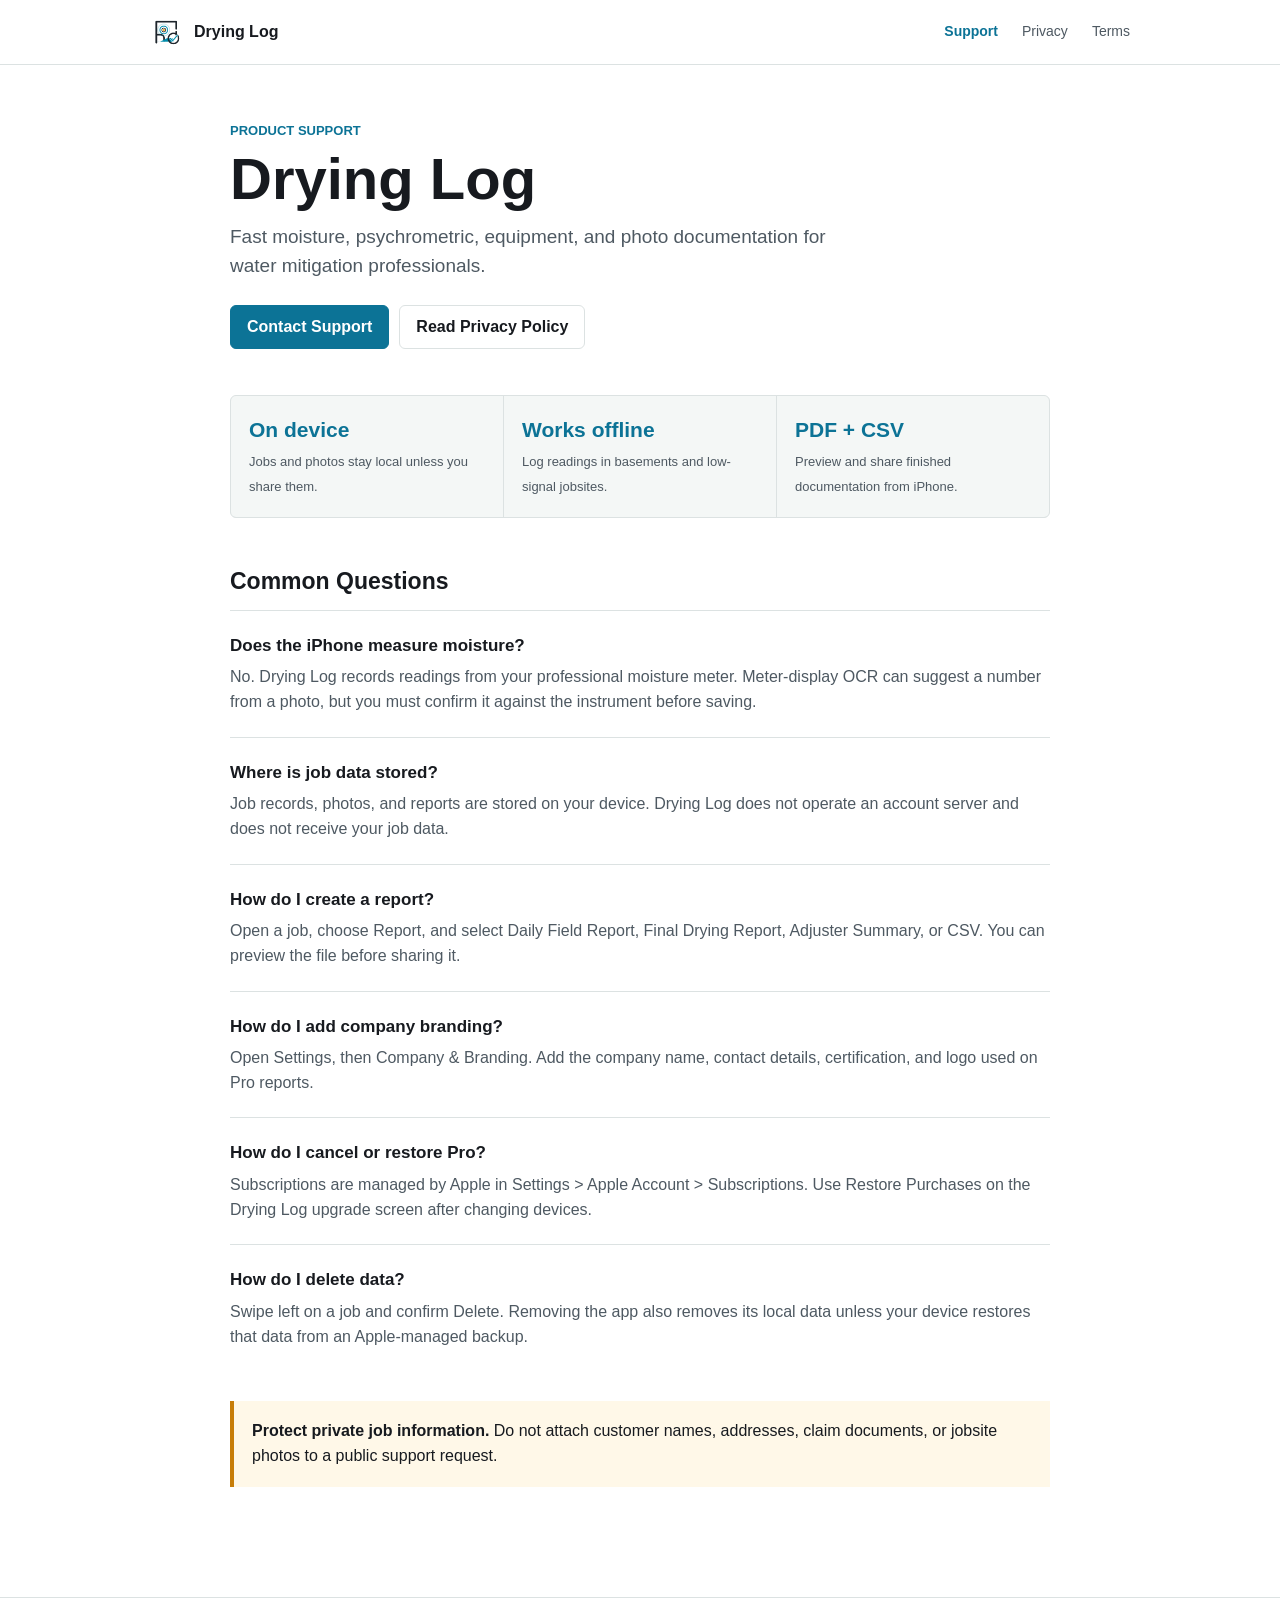
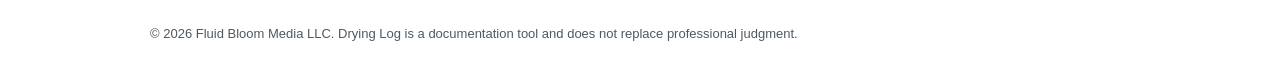
==== index.html @ b0c5a49c "Publish Drying Log support site" ====
<!doctype html>
<html lang="en">
<head>
  <meta charset="utf-8">
  <meta name="viewport" content="width=device-width, initial-scale=1">
  <meta name="description" content="Support for Drying Log, the iPhone app for water mitigation moisture logs and reports.">
  <title>Drying Log Support</title>
  <link rel="icon" href="assets/app-icon.png">
  <link rel="stylesheet" href="styles.css">
</head>
<body>
  <header class="site-header">
    <nav class="nav" aria-label="Primary navigation">
      <a class="brand" href="index.html"><img src="assets/brand-mark.png" alt=""><span>Drying Log</span></a>
      <a href="index.html" aria-current="page">Support</a>
      <a href="privacy.html">Privacy</a>
      <a href="terms.html">Terms</a>
    </nav>
  </header>
  <main>
    <header class="page-heading">
      <div class="eyebrow">Product Support</div>
      <h1>Drying Log</h1>
      <p class="lede">Fast moisture, psychrometric, equipment, and photo documentation for water mitigation professionals.</p>
      <div class="support-actions">
        <a class="button primary" href="https://github.com/michealprescottbusiness-ui/drying-log-support/issues/new">Contact Support</a>
        <a class="button" href="privacy.html">Read Privacy Policy</a>
      </div>
    </header>

    <section class="status-band" aria-label="Product details">
      <div><strong>On device</strong><span>Jobs and photos stay local unless you share them.</span></div>
      <div><strong>Works offline</strong><span>Log readings in basements and low-signal jobsites.</span></div>
      <div><strong>PDF + CSV</strong><span>Preview and share finished documentation from iPhone.</span></div>
    </section>

    <h2>Common Questions</h2>
    <section class="faq">
      <h3>Does the iPhone measure moisture?</h3>
      <p>No. Drying Log records readings from your professional moisture meter. Meter-display OCR can suggest a number from a photo, but you must confirm it against the instrument before saving.</p>
    </section>
    <section class="faq">
      <h3>Where is job data stored?</h3>
      <p>Job records, photos, and reports are stored on your device. Drying Log does not operate an account server and does not receive your job data.</p>
    </section>
    <section class="faq">
      <h3>How do I create a report?</h3>
      <p>Open a job, choose Report, and select Daily Field Report, Final Drying Report, Adjuster Summary, or CSV. You can preview the file before sharing it.</p>
    </section>
    <section class="faq">
      <h3>How do I add company branding?</h3>
      <p>Open Settings, then Company &amp; Branding. Add the company name, contact details, certification, and logo used on Pro reports.</p>
    </section>
    <section class="faq">
      <h3>How do I cancel or restore Pro?</h3>
      <p>Subscriptions are managed by Apple in Settings &gt; Apple Account &gt; Subscriptions. Use Restore Purchases on the Drying Log upgrade screen after changing devices.</p>
    </section>
    <section class="faq">
      <h3>How do I delete data?</h3>
      <p>Swipe left on a job and confirm Delete. Removing the app also removes its local data unless your device restores that data from an Apple-managed backup.</p>
    </section>

    <aside class="notice"><strong>Protect private job information.</strong> Do not attach customer names, addresses, claim documents, or jobsite photos to a public support request.</aside>
  </main>
  <footer><div class="footer-inner">© 2026 Fluid Bloom Media LLC. Drying Log is a documentation tool and does not replace professional judgment.</div></footer>
</body>
</html>
---- styles.css ----
:root {
  color-scheme: light;
  --ink: #171a1f;
  --graphite: #4e5962;
  --line: #dce2e2;
  --mist: #f4f7f6;
  --paper: #ffffff;
  --teal: #0c7396;
  --teal-soft: #dceff4;
  --amber: #c77d08;
  --green: #2e7d5a;
  font-family: -apple-system, BlinkMacSystemFont, "Segoe UI", sans-serif;
}

* { box-sizing: border-box; }

body {
  margin: 0;
  background: var(--paper);
  color: var(--ink);
  line-height: 1.55;
}

a { color: var(--teal); }

.site-header {
  border-bottom: 1px solid var(--line);
  background: rgba(255, 255, 255, 0.96);
}

.nav {
  width: min(100% - 32px, 980px);
  min-height: 64px;
  margin: 0 auto;
  display: flex;
  align-items: center;
  gap: 24px;
}

.brand {
  display: inline-flex;
  align-items: center;
  gap: 10px;
  margin-right: auto;
  color: var(--ink);
  font-weight: 750;
  text-decoration: none;
}

.brand img { width: 34px; height: 34px; object-fit: contain; }
.nav > a:not(.brand) { color: var(--graphite); font-size: 14px; text-decoration: none; }
.nav > a[aria-current="page"] { color: var(--teal); font-weight: 700; }

main { width: min(100% - 32px, 820px); margin: 0 auto; padding: 56px 0 80px; }

.page-heading { max-width: 700px; margin-bottom: 42px; }
.eyebrow { color: var(--teal); font-size: 13px; font-weight: 750; text-transform: uppercase; }
h1 { margin: 8px 0 12px; font-size: clamp(36px, 7vw, 58px); line-height: 1.05; letter-spacing: 0; }
h2 { margin: 38px 0 10px; font-size: 23px; letter-spacing: 0; }
h3 { margin: 0 0 6px; font-size: 17px; letter-spacing: 0; }
p { margin: 0 0 16px; }
.lede { color: var(--graphite); font-size: 19px; max-width: 640px; }
.updated { color: var(--graphite); font-size: 14px; }

.support-actions { display: flex; flex-wrap: wrap; gap: 10px; margin: 24px 0 46px; }
.button {
  display: inline-flex;
  align-items: center;
  min-height: 44px;
  padding: 0 16px;
  border: 1px solid var(--line);
  border-radius: 6px;
  background: var(--paper);
  color: var(--ink);
  font-weight: 700;
  text-decoration: none;
}
.button.primary { background: var(--teal); border-color: var(--teal); color: white; }

.status-band {
  display: grid;
  grid-template-columns: repeat(3, minmax(0, 1fr));
  gap: 1px;
  margin: 28px 0 46px;
  border: 1px solid var(--line);
  border-radius: 6px;
  overflow: hidden;
  background: var(--line);
}
.status-band div { min-height: 96px; padding: 18px; background: var(--mist); }
.status-band strong { display: block; margin-bottom: 3px; font-size: 21px; color: var(--teal); }
.status-band span { color: var(--graphite); font-size: 13px; }

.faq { border-top: 1px solid var(--line); padding: 22px 0; }
.faq p { color: var(--graphite); margin-bottom: 0; }
.notice { margin: 30px 0; padding: 18px; border-left: 4px solid var(--amber); background: #fff8e8; }
.policy ul { padding-left: 22px; }
.policy li { margin-bottom: 8px; }

footer { border-top: 1px solid var(--line); color: var(--graphite); font-size: 13px; }
.footer-inner { width: min(100% - 32px, 980px); margin: 0 auto; padding: 26px 0 40px; }

@media (max-width: 640px) {
  .nav { gap: 14px; overflow-x: auto; }
  .nav > a:not(.brand) { white-space: nowrap; }
  main { padding-top: 38px; }
  .status-band { grid-template-columns: 1fr; }
}
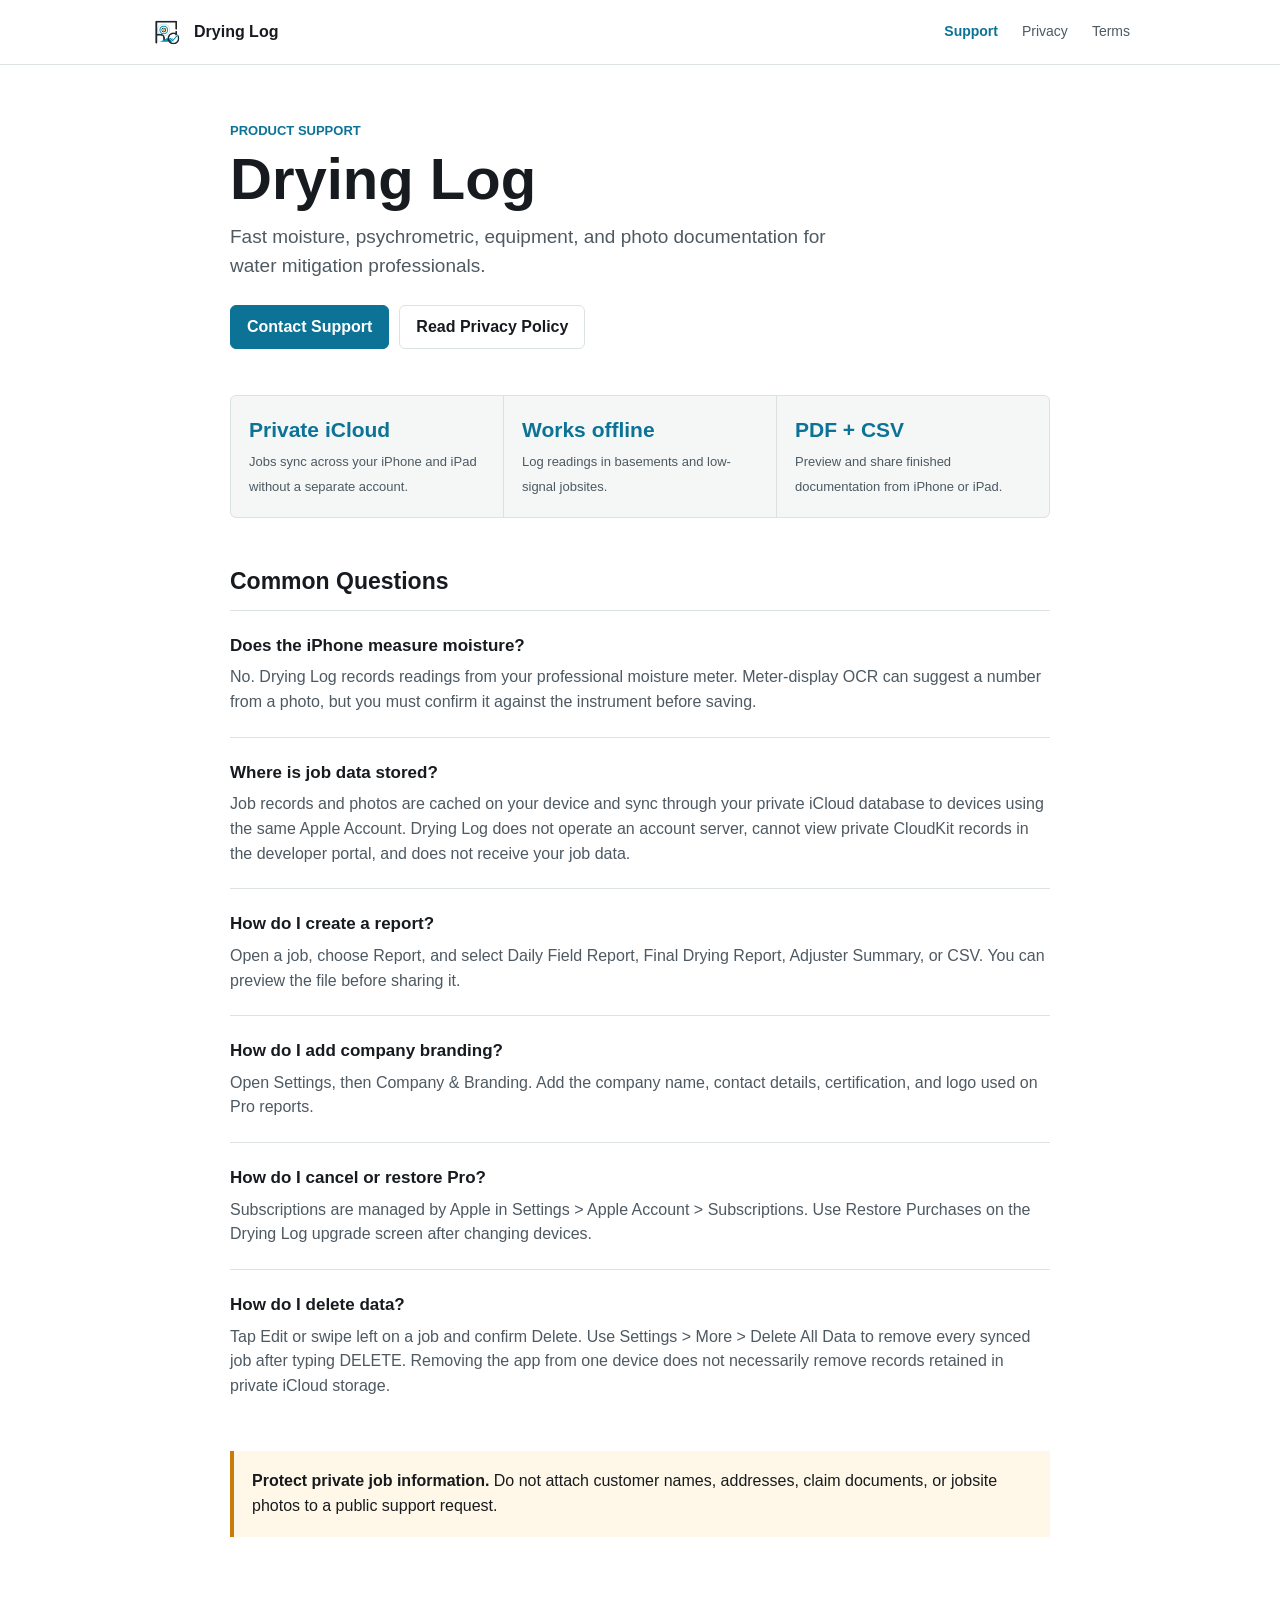
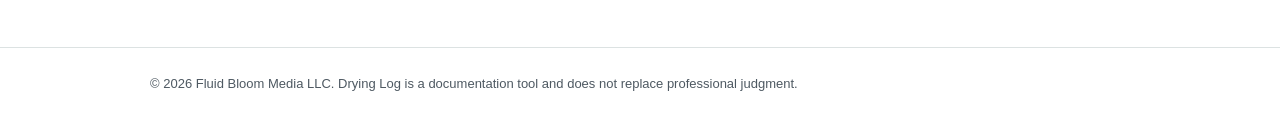
==== commit f9a35084: "Document private iCloud sync" ====
--- a/index.html
+++ b/index.html
@@ -3,7 +3,7 @@
 <head>
   <meta charset="utf-8">
   <meta name="viewport" content="width=device-width, initial-scale=1">
-  <meta name="description" content="Support for Drying Log, the iPhone app for water mitigation moisture logs and reports.">
+  <meta name="description" content="Support for Drying Log, the iPhone and iPad app for water mitigation moisture logs and reports.">
   <title>Drying Log Support</title>
   <link rel="icon" href="assets/app-icon.png">
   <link rel="stylesheet" href="styles.css">
@@ -29,9 +29,9 @@
     </header>
 
     <section class="status-band" aria-label="Product details">
-      <div><strong>On device</strong><span>Jobs and photos stay local unless you share them.</span></div>
+      <div><strong>Private iCloud</strong><span>Jobs sync across your iPhone and iPad without a separate account.</span></div>
       <div><strong>Works offline</strong><span>Log readings in basements and low-signal jobsites.</span></div>
-      <div><strong>PDF + CSV</strong><span>Preview and share finished documentation from iPhone.</span></div>
+      <div><strong>PDF + CSV</strong><span>Preview and share finished documentation from iPhone or iPad.</span></div>
     </section>
 
     <h2>Common Questions</h2>
@@ -41,7 +41,7 @@
     </section>
     <section class="faq">
       <h3>Where is job data stored?</h3>
-      <p>Job records, photos, and reports are stored on your device. Drying Log does not operate an account server and does not receive your job data.</p>
+      <p>Job records and photos are cached on your device and sync through your private iCloud database to devices using the same Apple Account. Drying Log does not operate an account server, cannot view private CloudKit records in the developer portal, and does not receive your job data.</p>
     </section>
     <section class="faq">
       <h3>How do I create a report?</h3>
@@ -57,7 +57,7 @@
     </section>
     <section class="faq">
       <h3>How do I delete data?</h3>
-      <p>Swipe left on a job and confirm Delete. Removing the app also removes its local data unless your device restores that data from an Apple-managed backup.</p>
+      <p>Tap Edit or swipe left on a job and confirm Delete. Use Settings &gt; More &gt; Delete All Data to remove every synced job after typing DELETE. Removing the app from one device does not necessarily remove records retained in private iCloud storage.</p>
     </section>
 
     <aside class="notice"><strong>Protect private job information.</strong> Do not attach customer names, addresses, claim documents, or jobsite photos to a public support request.</aside>
@@ -65,4 +65,3 @@
   <footer><div class="footer-inner">© 2026 Fluid Bloom Media LLC. Drying Log is a documentation tool and does not replace professional judgment.</div></footer>
 </body>
 </html>
-
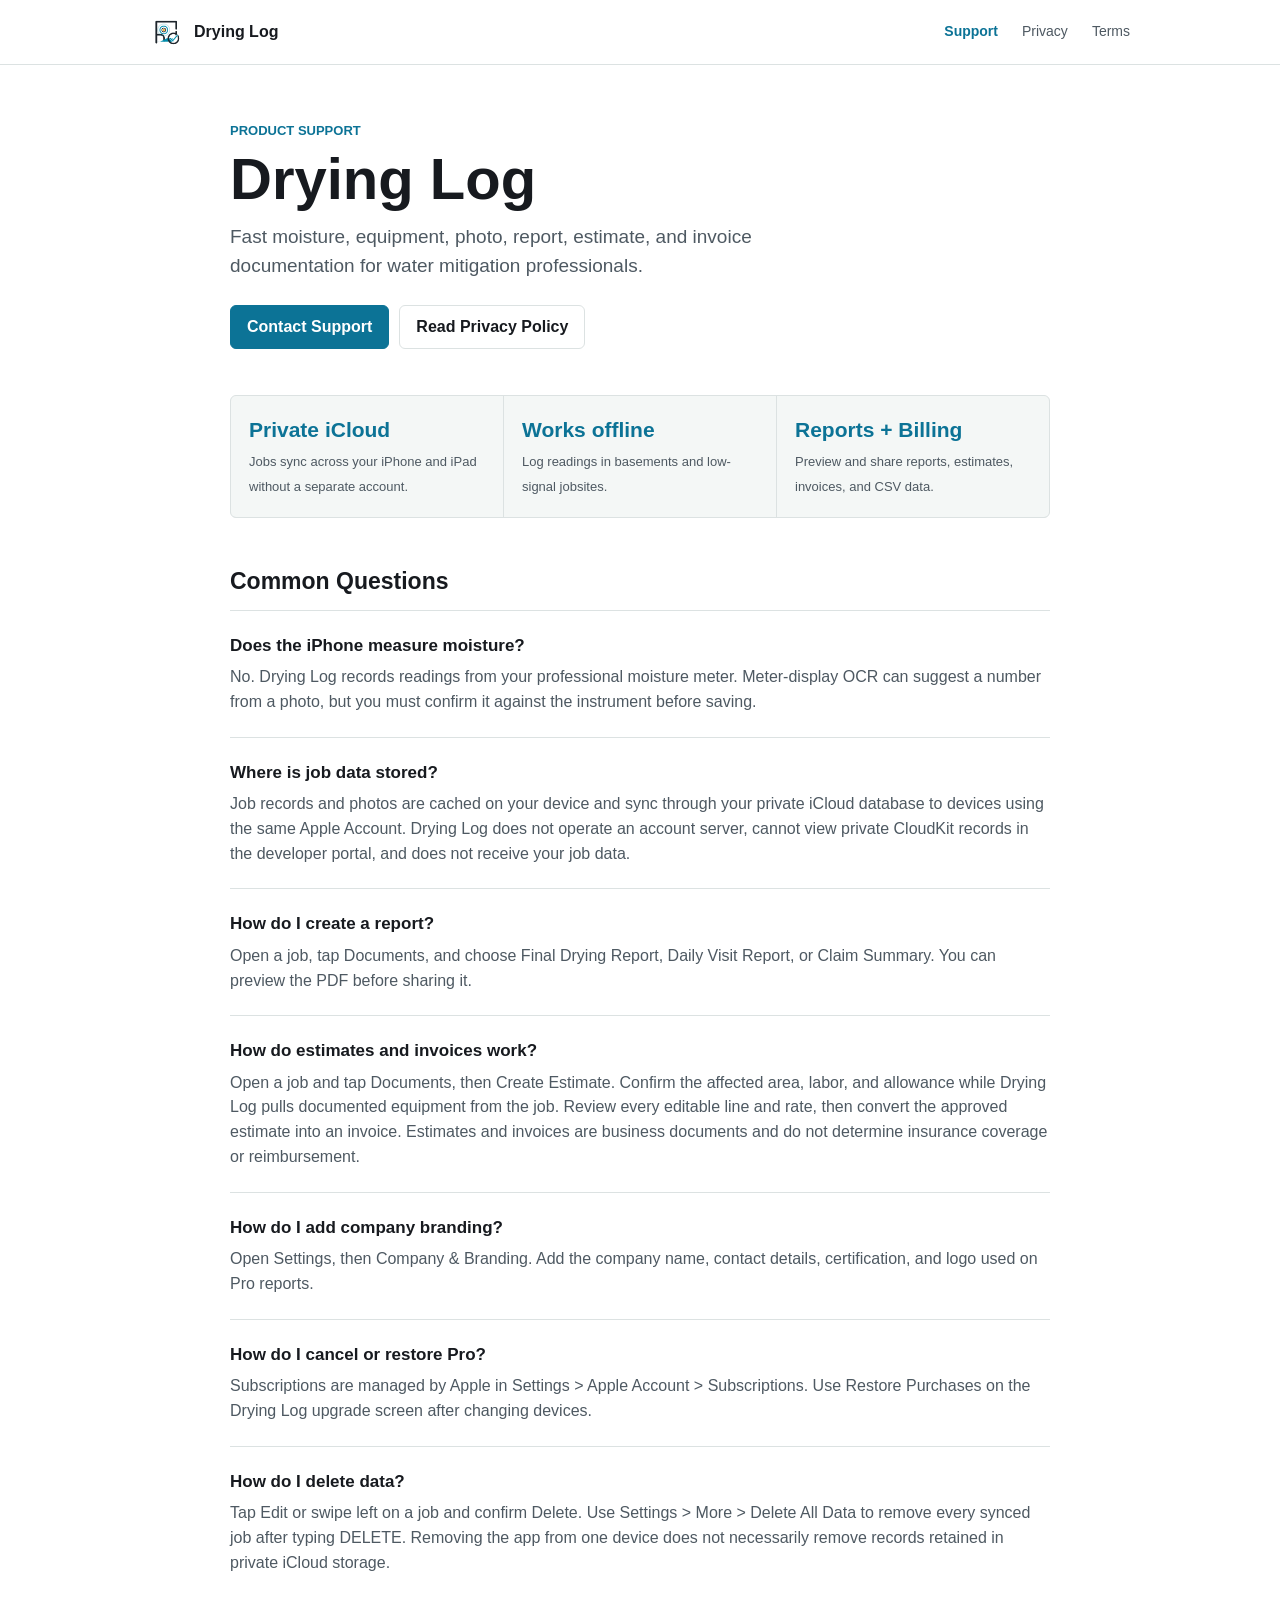
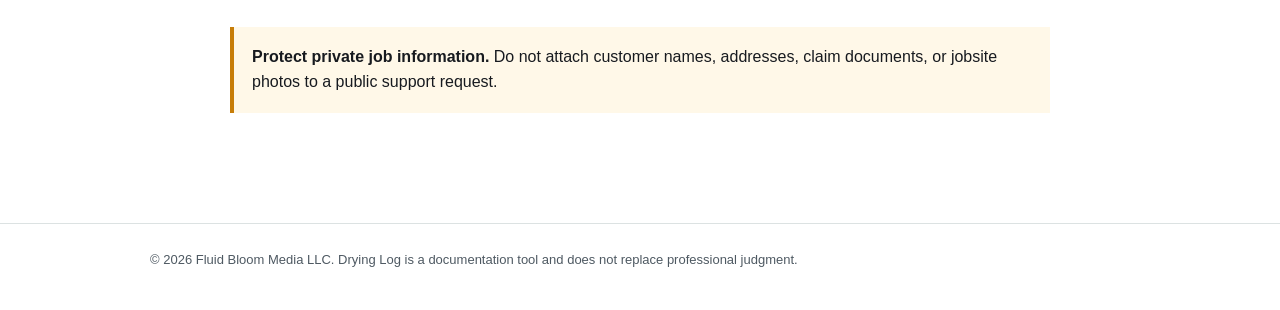
==== commit 84d61d0c: "Document estimates, invoices, and on-device assistance" ====
--- a/index.html
+++ b/index.html
@@ -21,7 +21,7 @@
     <header class="page-heading">
       <div class="eyebrow">Product Support</div>
       <h1>Drying Log</h1>
-      <p class="lede">Fast moisture, psychrometric, equipment, and photo documentation for water mitigation professionals.</p>
+      <p class="lede">Fast moisture, equipment, photo, report, estimate, and invoice documentation for water mitigation professionals.</p>
       <div class="support-actions">
         <a class="button primary" href="https://github.com/michealprescottbusiness-ui/drying-log-support/issues/new">Contact Support</a>
         <a class="button" href="privacy.html">Read Privacy Policy</a>
@@ -31,7 +31,7 @@
     <section class="status-band" aria-label="Product details">
       <div><strong>Private iCloud</strong><span>Jobs sync across your iPhone and iPad without a separate account.</span></div>
       <div><strong>Works offline</strong><span>Log readings in basements and low-signal jobsites.</span></div>
-      <div><strong>PDF + CSV</strong><span>Preview and share finished documentation from iPhone or iPad.</span></div>
+      <div><strong>Reports + Billing</strong><span>Preview and share reports, estimates, invoices, and CSV data.</span></div>
     </section>
 
     <h2>Common Questions</h2>
@@ -45,7 +45,11 @@
     </section>
     <section class="faq">
       <h3>How do I create a report?</h3>
-      <p>Open a job, choose Report, and select Daily Field Report, Final Drying Report, Adjuster Summary, or CSV. You can preview the file before sharing it.</p>
+      <p>Open a job, tap Documents, and choose Final Drying Report, Daily Visit Report, or Claim Summary. You can preview the PDF before sharing it.</p>
+    </section>
+    <section class="faq">
+      <h3>How do estimates and invoices work?</h3>
+      <p>Open a job and tap Documents, then Create Estimate. Confirm the affected area, labor, and allowance while Drying Log pulls documented equipment from the job. Review every editable line and rate, then convert the approved estimate into an invoice. Estimates and invoices are business documents and do not determine insurance coverage or reimbursement.</p>
     </section>
     <section class="faq">
       <h3>How do I add company branding?</h3>
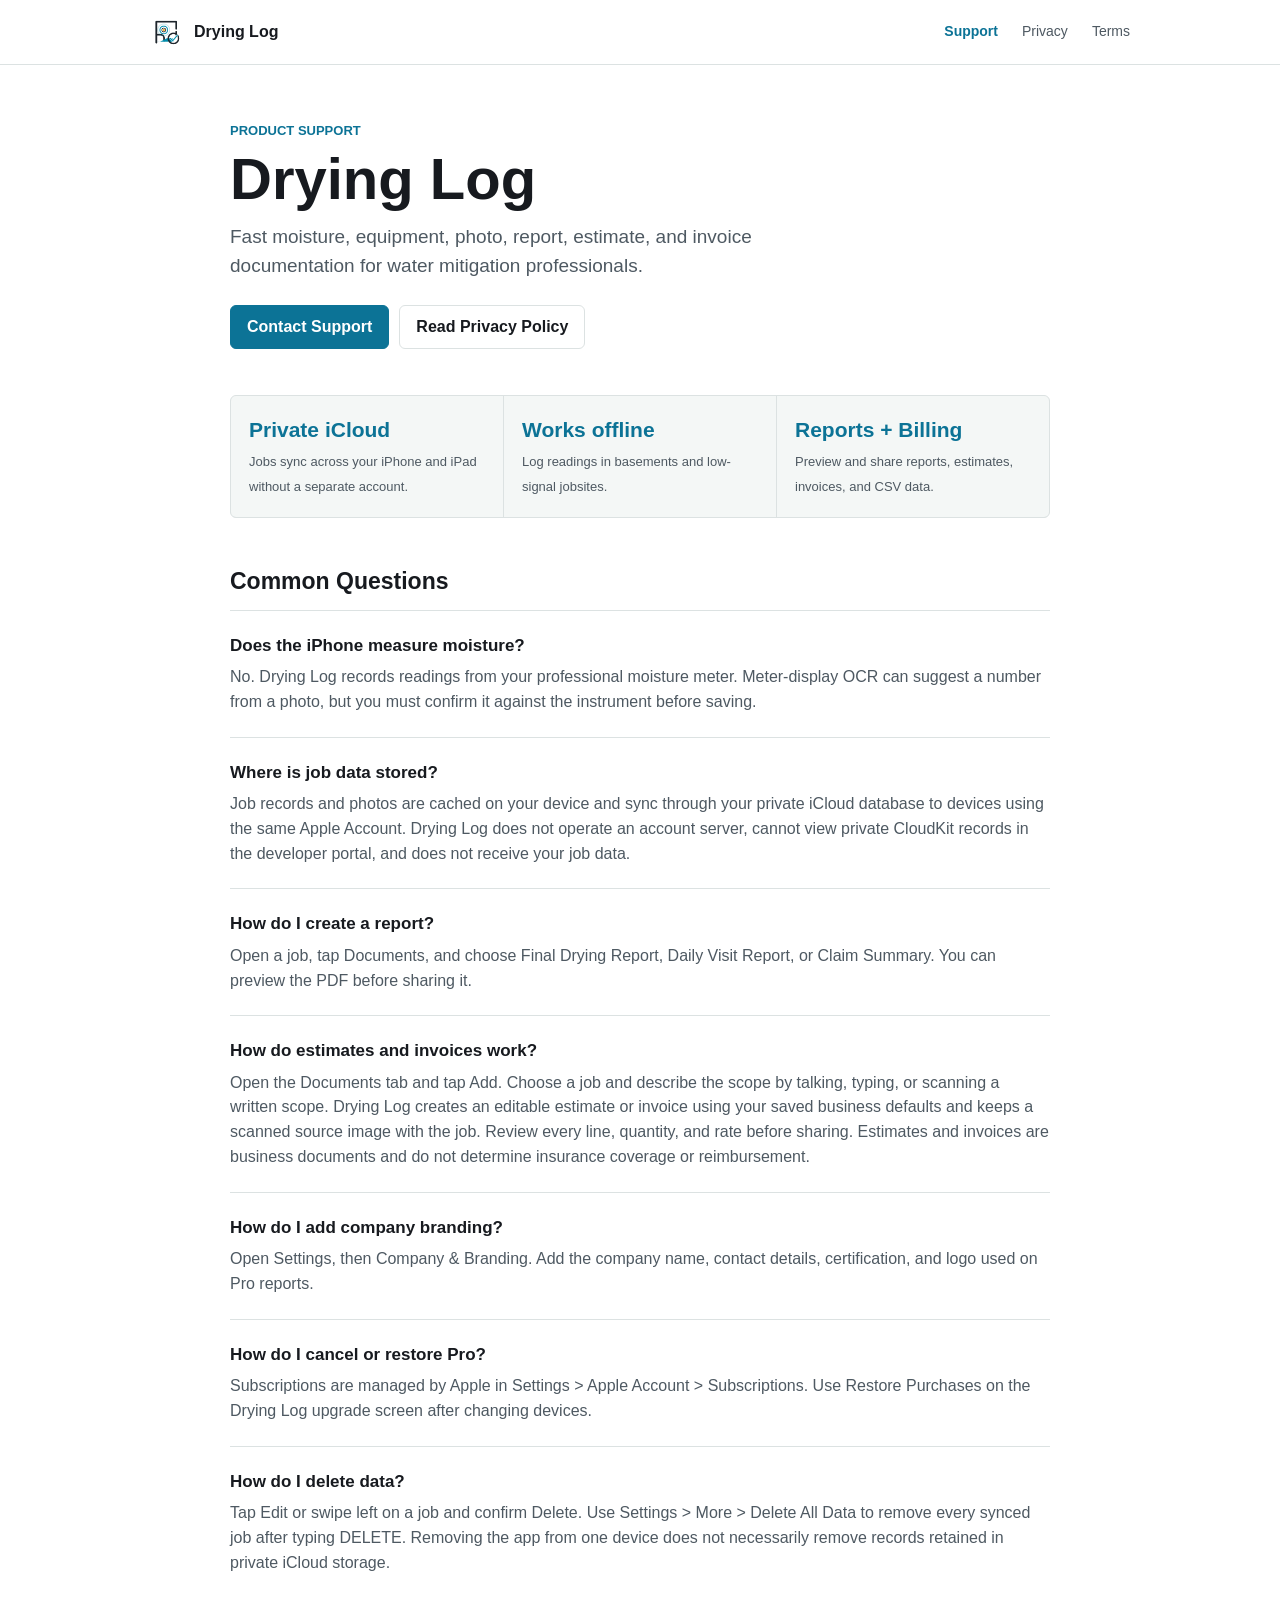
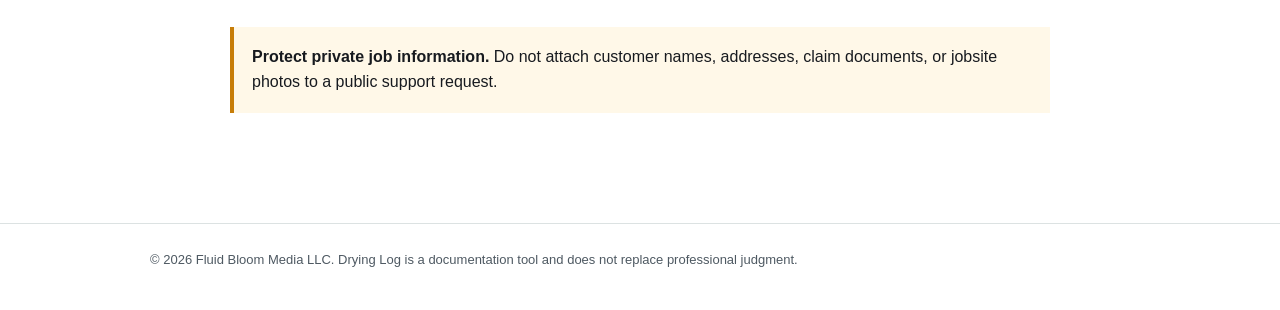
==== commit 752f03e2: "Document voice and scope capture privacy" ====
--- a/index.html
+++ b/index.html
@@ -49,7 +49,7 @@
     </section>
     <section class="faq">
       <h3>How do estimates and invoices work?</h3>
-      <p>Open a job and tap Documents, then Create Estimate. Confirm the affected area, labor, and allowance while Drying Log pulls documented equipment from the job. Review every editable line and rate, then convert the approved estimate into an invoice. Estimates and invoices are business documents and do not determine insurance coverage or reimbursement.</p>
+      <p>Open the Documents tab and tap Add. Choose a job and describe the scope by talking, typing, or scanning a written scope. Drying Log creates an editable estimate or invoice using your saved business defaults and keeps a scanned source image with the job. Review every line, quantity, and rate before sharing. Estimates and invoices are business documents and do not determine insurance coverage or reimbursement.</p>
     </section>
     <section class="faq">
       <h3>How do I add company branding?</h3>
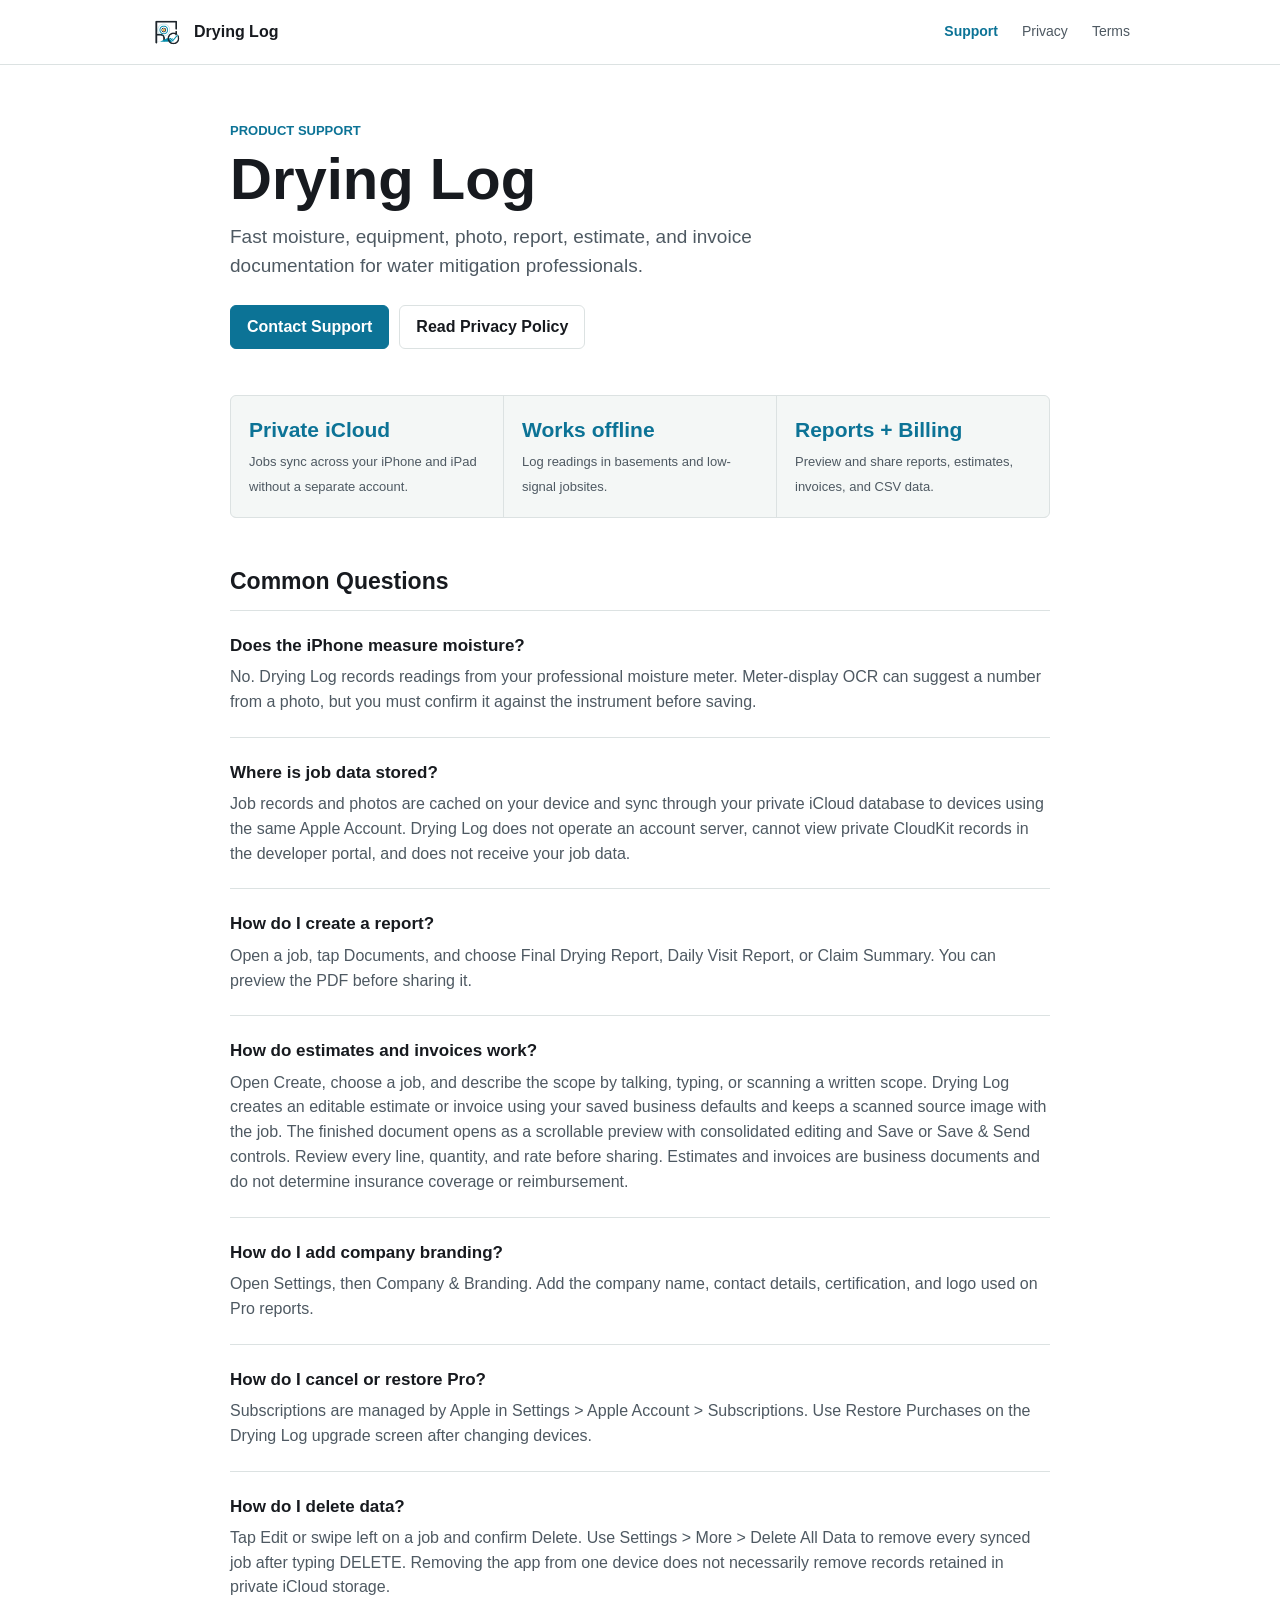
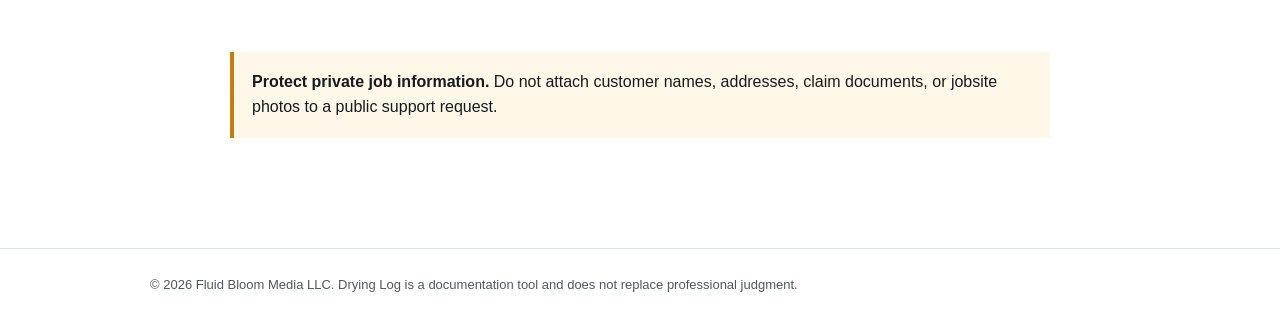
==== commit 629a20f3: "Update document creation support flow" ====
--- a/index.html
+++ b/index.html
@@ -49,7 +49,7 @@
     </section>
     <section class="faq">
       <h3>How do estimates and invoices work?</h3>
-      <p>Open the Documents tab and tap Add. Choose a job and describe the scope by talking, typing, or scanning a written scope. Drying Log creates an editable estimate or invoice using your saved business defaults and keeps a scanned source image with the job. Review every line, quantity, and rate before sharing. Estimates and invoices are business documents and do not determine insurance coverage or reimbursement.</p>
+      <p>Open Create, choose a job, and describe the scope by talking, typing, or scanning a written scope. Drying Log creates an editable estimate or invoice using your saved business defaults and keeps a scanned source image with the job. The finished document opens as a scrollable preview with consolidated editing and Save or Save &amp; Send controls. Review every line, quantity, and rate before sharing. Estimates and invoices are business documents and do not determine insurance coverage or reimbursement.</p>
     </section>
     <section class="faq">
       <h3>How do I add company branding?</h3>
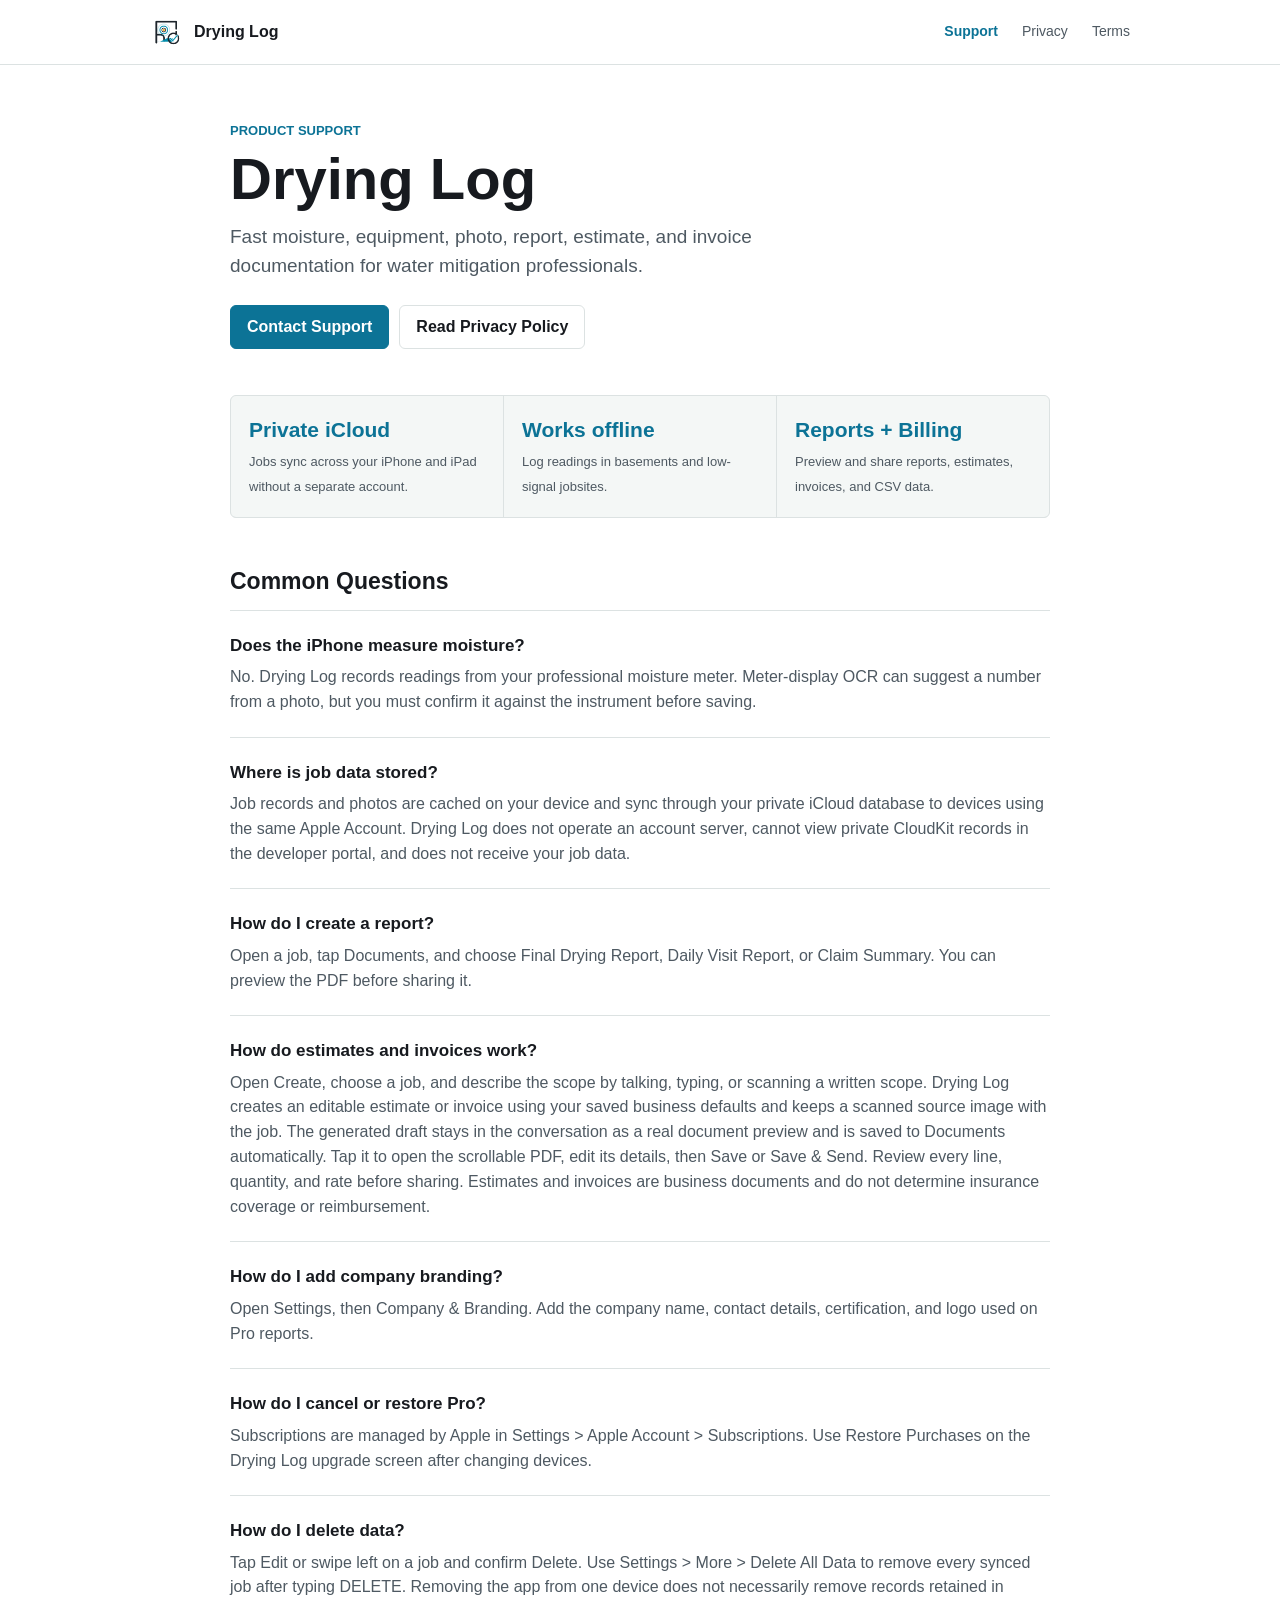
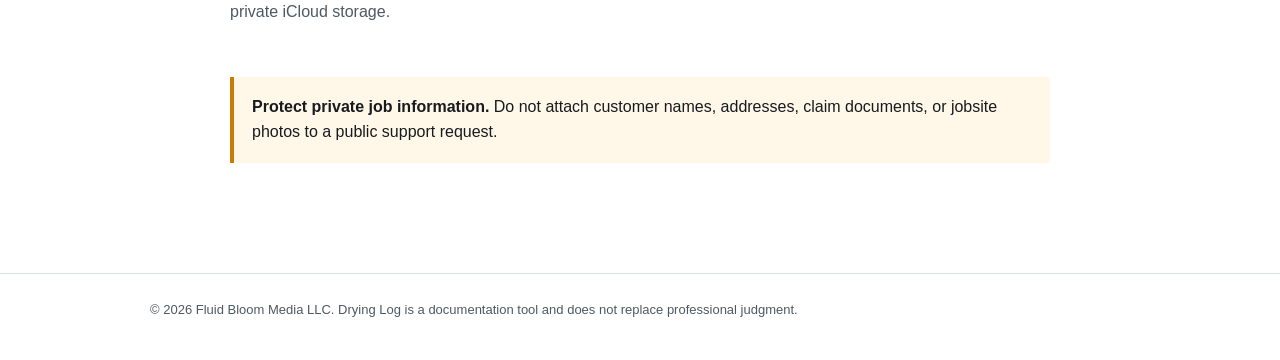
==== commit 12f820d3: "Clarify chat draft document workflow" ====
--- a/index.html
+++ b/index.html
@@ -49,7 +49,7 @@
     </section>
     <section class="faq">
       <h3>How do estimates and invoices work?</h3>
-      <p>Open Create, choose a job, and describe the scope by talking, typing, or scanning a written scope. Drying Log creates an editable estimate or invoice using your saved business defaults and keeps a scanned source image with the job. The finished document opens as a scrollable preview with consolidated editing and Save or Save &amp; Send controls. Review every line, quantity, and rate before sharing. Estimates and invoices are business documents and do not determine insurance coverage or reimbursement.</p>
+      <p>Open Create, choose a job, and describe the scope by talking, typing, or scanning a written scope. Drying Log creates an editable estimate or invoice using your saved business defaults and keeps a scanned source image with the job. The generated draft stays in the conversation as a real document preview and is saved to Documents automatically. Tap it to open the scrollable PDF, edit its details, then Save or Save &amp; Send. Review every line, quantity, and rate before sharing. Estimates and invoices are business documents and do not determine insurance coverage or reimbursement.</p>
     </section>
     <section class="faq">
       <h3>How do I add company branding?</h3>
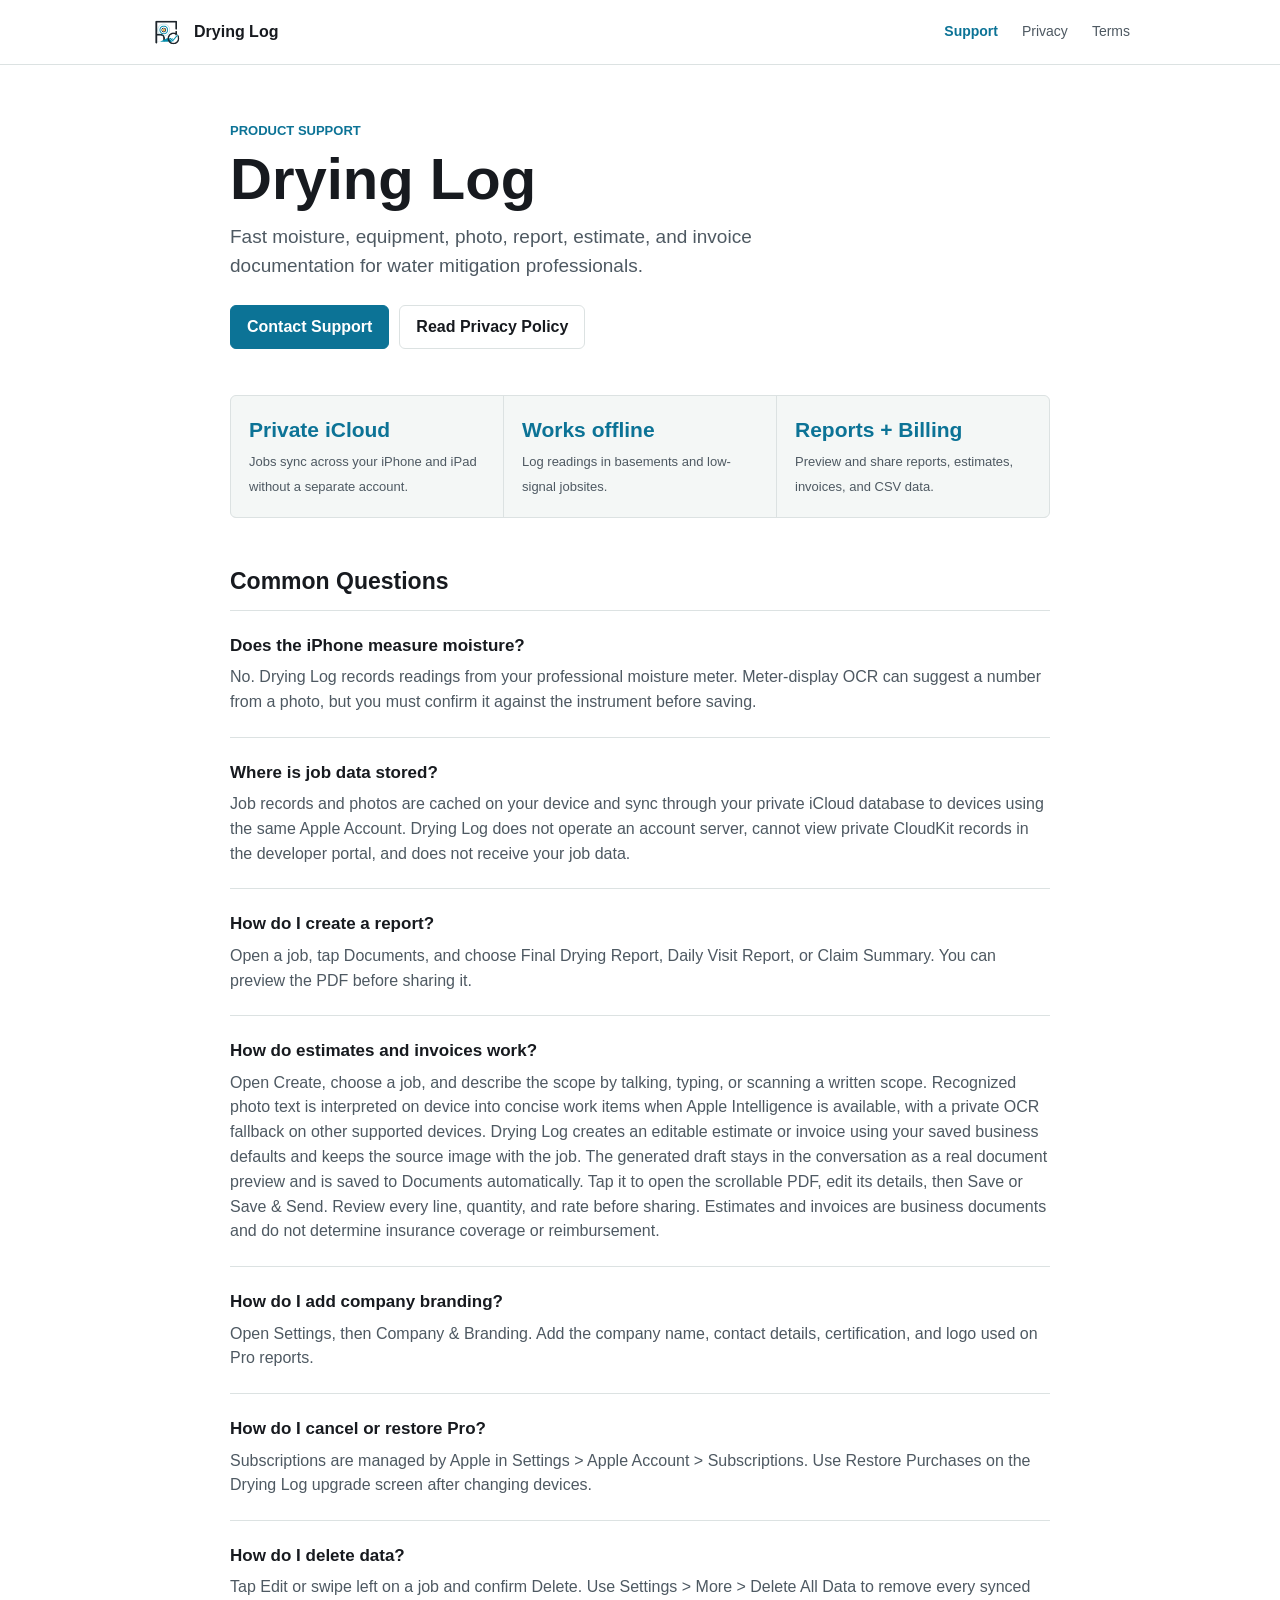
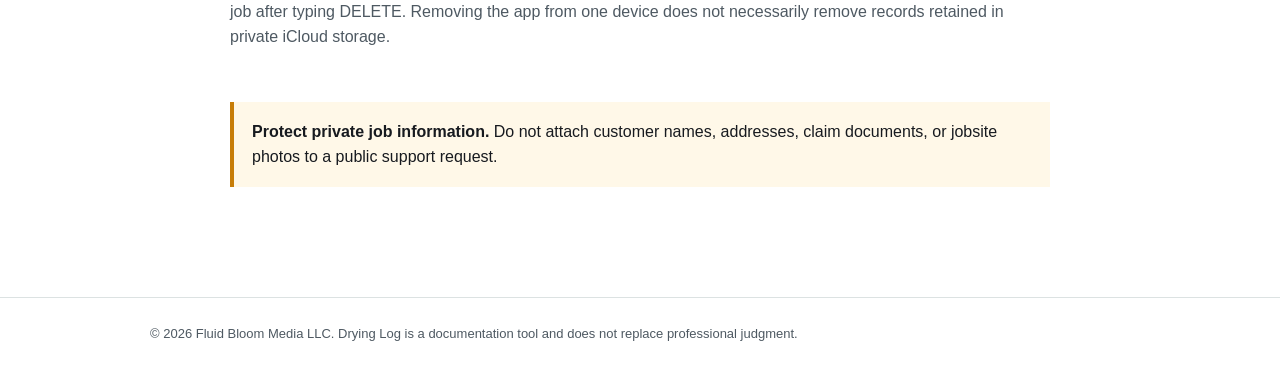
==== commit 147ce248: "Document contextual photo scope workflow" ====
--- a/index.html
+++ b/index.html
@@ -49,7 +49,7 @@
     </section>
     <section class="faq">
       <h3>How do estimates and invoices work?</h3>
-      <p>Open Create, choose a job, and describe the scope by talking, typing, or scanning a written scope. Drying Log creates an editable estimate or invoice using your saved business defaults and keeps a scanned source image with the job. The generated draft stays in the conversation as a real document preview and is saved to Documents automatically. Tap it to open the scrollable PDF, edit its details, then Save or Save &amp; Send. Review every line, quantity, and rate before sharing. Estimates and invoices are business documents and do not determine insurance coverage or reimbursement.</p>
+      <p>Open Create, choose a job, and describe the scope by talking, typing, or scanning a written scope. Recognized photo text is interpreted on device into concise work items when Apple Intelligence is available, with a private OCR fallback on other supported devices. Drying Log creates an editable estimate or invoice using your saved business defaults and keeps the source image with the job. The generated draft stays in the conversation as a real document preview and is saved to Documents automatically. Tap it to open the scrollable PDF, edit its details, then Save or Save &amp; Send. Review every line, quantity, and rate before sharing. Estimates and invoices are business documents and do not determine insurance coverage or reimbursement.</p>
     </section>
     <section class="faq">
       <h3>How do I add company branding?</h3>
